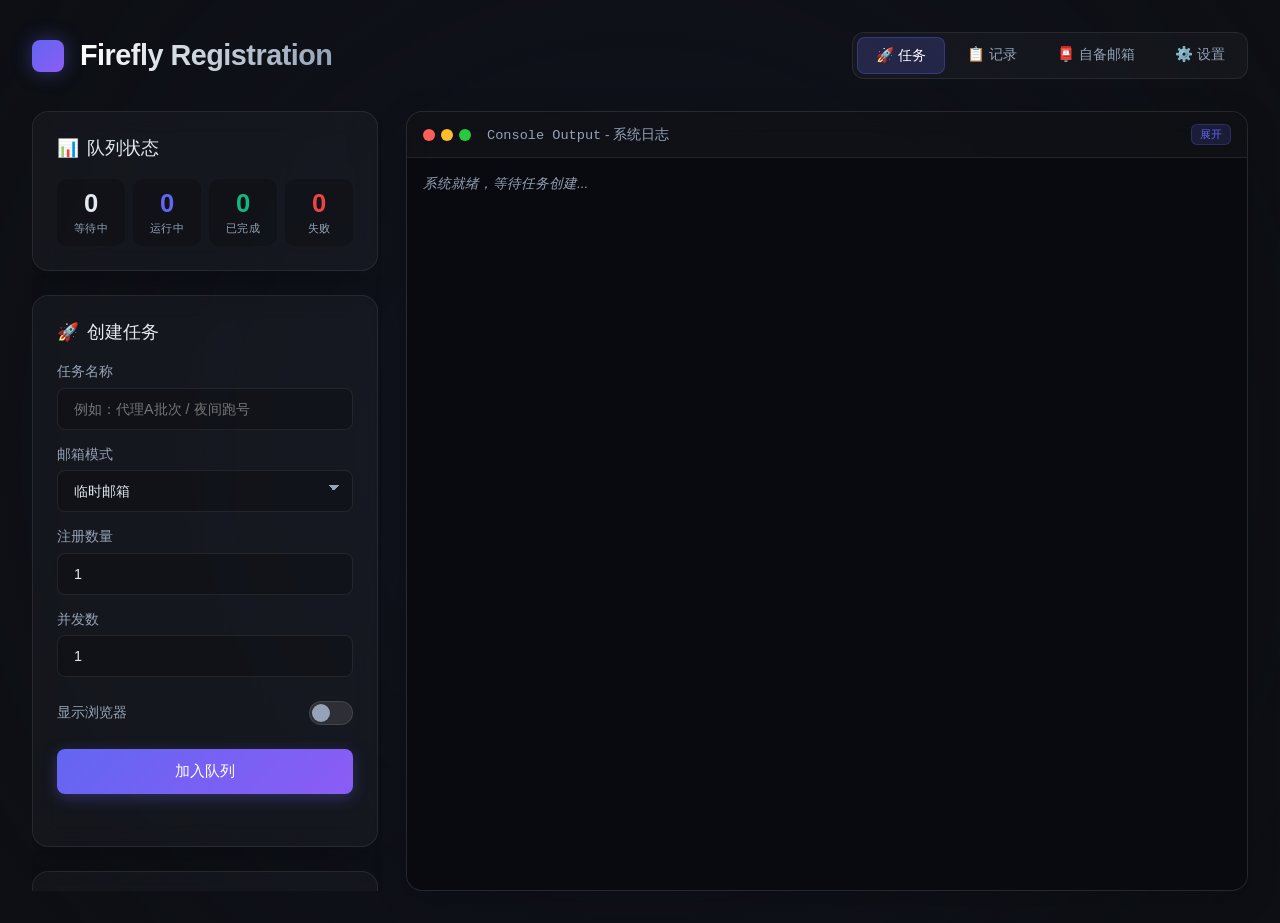
==== static/index.html @ ed5553c1 "Add self email pool management" ====
<!DOCTYPE html>
<html lang="zh-CN">
<head>
    <meta charset="UTF-8">
    <meta name="viewport" content="width=device-width, initial-scale=1.0">
    <title>Firefly 注册枢纽</title>
    <link rel="stylesheet" href="style.css">
</head>
<body>
    <div class="glass-bg"></div>
    <div class="container">
        <header>
            <div class="header-row">
                <div class="logo-box">
                    <div class="logo-icon"></div>
                    <h1>Firefly Registration</h1>
                </div>
                <nav class="nav-links">
                    <a href="/" class="nav-link active">🚀 任务</a>
                    <a href="/records.html" class="nav-link">📋 记录</a>
                    <a href="/self-emails.html" class="nav-link">📮 自备邮箱</a>
                    <a href="/settings.html" class="nav-link">⚙️ 设置</a>
                </nav>
            </div>
        </header>

        <div class="grid-layout">
            <!-- Left Column -->
            <div class="left-col">
                <!-- Queue Stats -->
                <div class="card glass-card">
                    <h2><span class="icon">📊</span> 队列状态</h2>
                    <div class="queue-stats">
                        <div class="stat-item">
                            <span class="stat-value" id="stat-pending">0</span>
                            <span class="stat-label">等待中</span>
                        </div>
                        <div class="stat-item">
                            <span class="stat-value running-pulse" id="stat-running">0</span>
                            <span class="stat-label">运行中</span>
                        </div>
                        <div class="stat-item">
                            <span class="stat-value" id="stat-completed" style="color:var(--success)">0</span>
                            <span class="stat-label">已完成</span>
                        </div>
                        <div class="stat-item">
                            <span class="stat-value" id="stat-failed" style="color:var(--danger)">0</span>
                            <span class="stat-label">失败</span>
                        </div>
                    </div>
                </div>

                <!-- New Task -->
                <div class="card glass-card">
                    <h2><span class="icon">🚀</span> 创建任务</h2>
                    <div class="form-group">
                        <label>任务名称</label>
                        <input type="text" id="task_name" placeholder="例如：代理A批次 / 夜间跑号" maxlength="40">
                    </div>
                    <div class="form-group">
                        <label>邮箱模式</label>
                        <select id="email_source">
                            <option value="temp">临时邮箱</option>
                            <option value="self">自备邮箱</option>
                        </select>
                    </div>
                    <div class="task-grid">
                        <div class="form-group">
                            <label>注册数量</label>
                            <input type="number" id="task_qty" value="1" min="1" max="100">
                        </div>
                        <div class="form-group">
                            <label>并发数</label>
                            <input type="number" id="task_concurrency" value="1" min="1" max="10">
                        </div>
                    </div>
                    <div class="toggle-row">
                        <label class="toggle-label" for="show_browser">显示浏览器</label>
                        <label class="switch">
                            <input type="checkbox" id="show_browser">
                            <span class="slider"></span>
                        </label>
                    </div>
                    <button class="btn action" id="start-task-btn">加入队列</button>
                    <div class="status-msg" id="task-status"></div>
                </div>

                <!-- Quick Task List (minimal) -->
                <div class="card glass-card" style="flex:1;min-height:0;">
                    <h2><span class="icon">📋</span> 任务队列 <a href="/records.html" class="view-all">查看全部 →</a></h2>
                    <div id="task-list" class="task-list" style="max-height:300px;">
                        <div class="empty-hint">暂无任务</div>
                    </div>
                </div>
            </div>

            <!-- Right Column: Terminal -->
            <div class="right-col">
                <div class="card glass-card terminal-card">
                    <div class="terminal-header">
                        <div class="circles">
                            <div class="circle red"></div>
                            <div class="circle yellow"></div>
                            <div class="circle green"></div>
                        </div>
                        <div class="terminal-title">Console Output<span id="current-task-label"> - 系统日志</span></div>
                        <div style="flex:1"></div>
                        <button id="expand-terminal-btn" class="btn-sm primary" style="padding: 2px 8px; font-size: 0.7rem; cursor: pointer;">展开</button>
                    </div>
                    <div class="terminal-body" id="terminal-body">
                    </div>
                </div>
            </div>
        </div>
    </div>
    <script src="app.js"></script>
</body>
</html>
---- static/style.css ----
:root {
    --bg-color: #0d0f14;
    --text-primary: #e2e8f0;
    --text-secondary: #94a3b8;
    --card-bg: rgba(255, 255, 255, 0.03);
    --card-border: rgba(255, 255, 255, 0.08);
    --primary-color: #6366f1;
    --primary-hover: #4f46e5;
    --accent: #8b5cf6;
    --terminal-bg: #090a0f;
    --success: #10b981;
    --danger: #ef4444;
    --warning: #f59e0b;
}

* {
    box-sizing: border-box;
    margin: 0;
    padding: 0;
    font-family: 'Inter', -apple-system, BlinkMacSystemFont, "Segoe UI", Roboto, sans-serif;
}

body {
    background-color: var(--bg-color);
    color: var(--text-primary);
    min-height: 100vh;
    position: relative;
    overflow-x: hidden;
}

.glass-bg {
    position: fixed;
    top: -50%;
    left: -50%;
    width: 200%;
    height: 200%;
    background: radial-gradient(circle at 50% 50%, rgba(99, 102, 241, 0.05) 0%, rgba(13, 15, 20, 1) 50%);
    z-index: -1;
    pointer-events: none;
}

.container {
    max-width: 1400px;
    margin: 0 auto;
    padding: 2rem;
}

/* ─── Header ─── */
header {
    margin-bottom: 2rem;
}

.header-row {
    display: flex;
    align-items: center;
    justify-content: space-between;
}

.logo-box {
    display: flex;
    align-items: center;
    gap: 1rem;
}

.logo-icon {
    width: 32px;
    height: 32px;
    background: linear-gradient(135deg, var(--primary-color), var(--accent));
    border-radius: 8px;
    box-shadow: 0 0 20px rgba(99, 102, 241, 0.4);
}

h1 {
    font-size: 1.8rem;
    font-weight: 600;
    letter-spacing: -0.5px;
    background: linear-gradient(to right, #fff, #94a3b8);
    -webkit-background-clip: text;
    -webkit-text-fill-color: transparent;
}

/* ─── Navigation ─── */
.nav-links {
    display: flex;
    flex-wrap: wrap;
    gap: 4px;
    background: rgba(255,255,255,0.03);
    border: 1px solid var(--card-border);
    border-radius: 12px;
    padding: 4px;
}

.nav-link {
    text-decoration: none;
    color: var(--text-secondary);
    padding: 8px 18px;
    border-radius: 8px;
    font-size: 0.9rem;
    font-weight: 500;
    transition: all 0.2s;
}

.nav-link:hover {
    color: var(--text-primary);
    background: rgba(255,255,255,0.06);
}

.nav-link.active {
    color: white;
    background: rgba(99, 102, 241, 0.2);
    border: 1px solid rgba(99, 102, 241, 0.3);
}

/* ─── Grid Layout (Home) ─── */
.grid-layout {
    display: grid;
    grid-template-columns: 350px 1fr;
    gap: 1.5rem;
    height: calc(100vh - 120px);
}

.left-col {
    display: flex;
    flex-direction: column;
    gap: 1.5rem;
    overflow-y: auto;
    padding-right: 4px;
}

.right-col {
    display: flex;
    flex-direction: column;
    min-height: 0;
}

/* ─── Settings Layout ─── */
.settings-layout {
    max-width: 600px;
    margin: 0 auto;
    display: flex;
    flex-direction: column;
    gap: 1.5rem;
}

.card-desc {
    color: var(--text-secondary);
    font-size: 0.8rem;
    margin: -0.8rem 0 1rem;
}

/* ─── Records Layout ─── */
.records-layout {
    display: flex;
    flex-direction: column;
    height: calc(100vh - 120px);
}

.records-toolbar {
    display: flex;
    align-items: center;
    justify-content: space-between;
    margin-bottom: 1rem;
    flex-wrap: wrap;
    gap: 0.5rem;
}

.records-toolbar h2 {
    margin-bottom: 0;
}

.toolbar-actions {
    display: flex;
    align-items: center;
    flex-wrap: wrap;
    gap: 8px;
}

.checkbox-label {
    display: flex;
    align-items: center;
    gap: 6px;
    font-size: 0.85rem;
    color: var(--text-secondary);
    cursor: pointer;
}

.checkbox-label input[type="checkbox"] {
    width: 16px;
    height: 16px;
    accent-color: var(--primary-color);
}

.btn-sm {
    padding: 6px 14px;
    border-radius: 6px;
    border: none;
    font-size: 0.8rem;
    font-weight: 500;
    cursor: pointer;
    transition: all 0.2s;
}

.btn-sm.primary {
    background: rgba(99,102,241,0.15);
    color: var(--primary-color);
    border: 1px solid rgba(99,102,241,0.25);
}
.btn-sm.primary:hover { background: rgba(99,102,241,0.25); }

.btn-sm.success {
    background: rgba(16,185,129,0.15);
    color: var(--success);
    border: 1px solid rgba(16,185,129,0.25);
}
.btn-sm.success:hover { background: rgba(16,185,129,0.25); }

.btn-sm.danger {
    background: rgba(239,68,68,0.15);
    color: var(--danger);
    border: 1px solid rgba(239,68,68,0.25);
}
.btn-sm.danger:hover { background: rgba(239,68,68,0.25); }

.btn-sm:disabled {
    opacity: 0.4;
    cursor: not-allowed;
}

.records-list {
    flex: 1;
    overflow-y: auto;
    display: flex;
    flex-direction: column;
    gap: 6px;
}

.record-item {
    display: flex;
    align-items: center;
    gap: 12px;
    padding: 12px 14px;
    border-radius: 10px;
    background: rgba(0, 0, 0, 0.25);
    border: 1px solid rgba(255,255,255,0.05);
    transition: border-color 0.2s;
}

.record-item:hover {
    border-color: rgba(255,255,255,0.12);
}

.record-check input[type="checkbox"] {
    width: 16px;
    height: 16px;
    accent-color: var(--primary-color);
    cursor: pointer;
}

.record-info {
    flex: 1;
    display: flex;
    flex-direction: column;
    gap: 3px;
}

.record-main {
    display: flex;
    align-items: center;
    gap: 10px;
}

.record-meta {
    font-size: 0.75rem;
    color: var(--text-secondary);
}

.record-meta .ok { color: var(--success); font-weight: 600; }
.record-meta .fail { color: var(--danger); font-weight: 600; }
.record-meta .pool { color: var(--primary-color); font-weight: 600; }

/* ─── Glassmorphism Cards ─── */
.glass-card {
    background: var(--card-bg);
    border: 1px solid var(--card-border);
    border-radius: 16px;
    padding: 1.5rem;
    backdrop-filter: blur(12px);
    -webkit-backdrop-filter: blur(12px);
    box-shadow: 0 8px 32px 0 rgba(0, 0, 0, 0.2);
    transition: transform 0.2s ease, box-shadow 0.2s ease;
}

.glass-card:hover {
    border-color: rgba(255, 255, 255, 0.12);
}

.glass-card h2 {
    font-size: 1.1rem;
    font-weight: 500;
    margin-bottom: 1.2rem;
    display: flex;
    align-items: center;
    gap: 0.5rem;
}

.view-all {
    margin-left: auto;
    font-size: 0.75rem;
    color: var(--primary-color);
    text-decoration: none;
    font-weight: 400;
}
.view-all:hover { text-decoration: underline; }

/* ─── Queue Stats ─── */
.queue-stats {
    display: grid;
    grid-template-columns: repeat(4, 1fr);
    gap: 8px;
}

.stat-item {
    text-align: center;
    padding: 10px 0;
    border-radius: 10px;
    background: rgba(0,0,0,0.2);
}

.stat-value {
    display: block;
    font-size: 1.6rem;
    font-weight: 700;
    color: var(--text-primary);
}

.stat-label {
    font-size: 0.7rem;
    color: var(--text-secondary);
    text-transform: uppercase;
    letter-spacing: 0.5px;
}

.running-pulse {
    color: var(--primary-color) !important;
    animation: pulse-badge 1.5s infinite;
}

/* ─── Forms ─── */
.form-group {
    display: flex;
    flex-direction: column;
    gap: 0.4rem;
    margin-bottom: 1rem;
}

label {
    font-size: 0.85rem;
    color: var(--text-secondary);
}

input,
select,
textarea {
    background: rgba(0, 0, 0, 0.2);
    border: 1px solid var(--card-border);
    border-radius: 8px;
    padding: 0.75rem 1rem;
    color: var(--text-primary);
    font-size: 0.9rem;
    outline: none;
    transition: border-color 0.2s;
}

textarea {
    min-height: 140px;
    resize: vertical;
    line-height: 1.5;
}

select {
    appearance: none;
    cursor: pointer;
    background-image: linear-gradient(45deg, transparent 50%, var(--text-secondary) 50%), linear-gradient(135deg, var(--text-secondary) 50%, transparent 50%);
    background-position: calc(100% - 18px) calc(50% - 3px), calc(100% - 12px) calc(50% - 3px);
    background-size: 6px 6px, 6px 6px;
    background-repeat: no-repeat;
}

select option {
    background: #111827;
    color: var(--text-primary);
}

input:focus,
select:focus,
textarea:focus {
    border-color: var(--primary-color);
    box-shadow: 0 0 0 2px rgba(99, 102, 241, 0.2);
}

.proxy-toggle-row {
    display: flex;
    align-items: center;
    gap: 10px;
    margin-bottom: 1rem;
    color: var(--text-primary);
    cursor: pointer;
}

.proxy-toggle-row input[type="checkbox"] {
    width: 18px;
    height: 18px;
    accent-color: var(--primary-color);
}

.status-msg {
    min-height: 20px;
    margin-top: 10px;
    font-size: 0.85rem;
}

/* ─── Buttons ─── */
.btn {
    width: 100%;
    padding: 0.75rem;
    border-radius: 8px;
    border: none;
    font-size: 0.95rem;
    font-weight: 500;
    cursor: pointer;
    transition: all 0.2s;
    display: flex;
    align-items: center;
    justify-content: center;
    gap: 0.5rem;
}

.btn.primary {
    background: rgba(255,255,255,0.1);
    color: white;
    border: 1px solid rgba(255,255,255,0.1);
}
.btn.primary:hover { background: rgba(255,255,255,0.15); }

.btn.action {
    background: linear-gradient(135deg, var(--primary-color), var(--accent));
    color: white;
    box-shadow: 0 4px 15px rgba(99, 102, 241, 0.3);
}
.btn.action:hover {
    box-shadow: 0 6px 20px rgba(99, 102, 241, 0.5);
    transform: translateY(-1px);
}

.btn.secondary {
    background: rgba(16, 185, 129, 0.1);
    color: var(--success);
    border: 1px solid rgba(16, 185, 129, 0.2);
}
.btn.secondary:hover { background: rgba(16, 185, 129, 0.2); }

.btn:disabled {
    opacity: 0.5;
    cursor: not-allowed;
    transform: none !important;
}

/* ─── Task List (Home mini) ─── */
.task-list {
    flex: 1;
    overflow-y: auto;
    display: flex;
    flex-direction: column;
    gap: 8px;
}

.empty-hint {
    color: var(--text-secondary);
    text-align: center;
    padding: 1.5rem 0;
    font-size: 0.9rem;
}

.task-item {
    display: flex;
    align-items: center;
    justify-content: space-between;
    padding: 10px 14px;
    border-radius: 10px;
    background: rgba(0, 0, 0, 0.25);
    border: 1px solid rgba(255,255,255,0.05);
    transition: border-color 0.2s;
}

.task-item:hover { border-color: rgba(255,255,255,0.12); }

.task-item.active-task {
    border-color: var(--primary-color);
    background: rgba(99, 102, 241, 0.1);
}

.task-item .task-left {
    display: flex;
    flex-direction: column;
    gap: 2px;
}

.task-item .task-id,
.record-main .task-id {
    font-size: 0.9rem;
    font-weight: 500;
}

.task-item .task-meta {
    font-size: 0.75rem;
    color: var(--text-secondary);
}

.task-item .task-right {
    display: flex;
    align-items: center;
    gap: 8px;
}

.task-item .task-counts {
    font-size: 0.75rem;
    color: var(--text-secondary);
    text-align: right;
    display: flex;
    flex-direction: column;
    gap: 2px;
}

.task-item .task-counts .ok { color: var(--success); font-weight: 600; }
.task-item .task-counts .fail { color: var(--danger); font-weight: 600; }
.task-item .task-counts .pool { color: var(--primary-color); font-weight: 600; white-space: nowrap; }

.badge {
    display: inline-block;
    padding: 3px 10px;
    border-radius: 20px;
    font-size: 0.7rem;
    font-weight: 600;
    text-transform: uppercase;
    letter-spacing: 0.5px;
}

.badge.running {
    background: rgba(99, 102, 241, 0.15);
    color: var(--primary-color);
    border: 1px solid rgba(99, 102, 241, 0.3);
    animation: pulse-badge 1.5s infinite;
}

.badge.completed {
    background: rgba(16, 185, 129, 0.15);
    color: var(--success);
    border: 1px solid rgba(16, 185, 129, 0.25);
}

.badge.pending {
    background: rgba(245, 158, 11, 0.15);
    color: var(--warning);
    border: 1px solid rgba(245, 158, 11, 0.25);
}

.badge.stopping {
    background: rgba(245, 158, 11, 0.15);
    color: var(--warning);
    border: 1px solid rgba(245, 158, 11, 0.25);
    animation: pulse-badge 1.5s infinite;
}

.badge.stopped {
    background: rgba(239, 68, 68, 0.1);
    color: #f87171;
    border: 1px solid rgba(239, 68, 68, 0.2);
}

/* ─── Self Email Page ─── */
.self-email-layout {
    max-width: 980px;
    margin: 0 auto;
    display: flex;
    flex-direction: column;
    gap: 1.5rem;
}

.self-email-header {
    display: flex;
    align-items: flex-start;
    justify-content: space-between;
    gap: 1rem;
}

.self-email-stats {
    display: grid;
    grid-template-columns: repeat(3, minmax(72px, 1fr));
    gap: 0.5rem;
    min-width: 250px;
}

.mini-stat {
    background: rgba(0, 0, 0, 0.18);
    border: 1px solid var(--card-border);
    border-radius: 8px;
    padding: 0.7rem 0.8rem;
    text-align: center;
}

.mini-stat span {
    display: block;
    color: var(--text-primary);
    font-size: 1.2rem;
    font-weight: 700;
}

.mini-stat small {
    color: var(--text-secondary);
    font-size: 0.72rem;
}

.self-email-actions {
    display: grid;
    grid-template-columns: 1.3fr 1fr 1fr;
    gap: 0.75rem;
}

.file-import-btn {
    margin: 0;
}

.self-email-table-wrap {
    overflow-x: auto;
}

.self-email-table {
    width: 100%;
    border-collapse: collapse;
    table-layout: fixed;
}

.self-email-table th,
.self-email-table td {
    padding: 0.75rem 0.65rem;
    border-bottom: 1px solid var(--card-border);
    color: var(--text-secondary);
    font-size: 0.82rem;
    text-align: left;
    vertical-align: middle;
}

.self-email-table th {
    color: var(--text-primary);
    font-weight: 600;
}

.self-email-table th:nth-child(1),
.self-email-table td:nth-child(1) {
    width: 40px;
    text-align: center;
}

.self-email-table th:nth-child(2),
.self-email-table td:nth-child(2) {
    width: 54px;
}

.self-email-table th:nth-child(4),
.self-email-table td:nth-child(4) {
    width: 120px;
}

.self-email-table th:nth-child(6),
.self-email-table td:nth-child(6) {
    width: 96px;
}

.self-email-table input[type="checkbox"] {
    width: 16px;
    height: 16px;
    accent-color: var(--primary-color);
    cursor: pointer;
}

.self-email-table .api-url {
    word-break: break-all;
    font-family: 'Consolas', 'Courier New', monospace;
}

.self-email-table tr.used td {
    color: rgba(148, 163, 184, 0.65);
}

.empty-state {
    color: var(--text-secondary);
    text-align: center;
    padding: 1.5rem 0;
    font-size: 0.9rem;
}

.pagination-bar {
    display: flex;
    align-items: center;
    justify-content: center;
    gap: 0.75rem;
    padding-top: 1rem;
    color: var(--text-secondary);
    font-size: 0.85rem;
}

.modal-backdrop {
    position: fixed;
    inset: 0;
    z-index: 2000;
    display: flex;
    align-items: center;
    justify-content: center;
    padding: 1rem;
    background: rgba(5, 8, 15, 0.72);
    backdrop-filter: blur(10px);
}

.modal-backdrop[hidden] {
    display: none;
}

.modal-card {
    width: min(860px, 100%);
    background: rgba(20, 23, 32, 0.98);
    border: 1px solid var(--card-border);
    border-radius: 12px;
    box-shadow: 0 24px 80px rgba(0, 0, 0, 0.42);
    padding: 1.25rem;
}

.modal-card textarea {
    display: block;
    width: 100%;
    min-height: 340px;
    max-height: min(56vh, 560px);
    margin-top: 0.75rem;
    font-family: 'Consolas', 'Courier New', monospace;
    font-size: 0.88rem;
    line-height: 1.55;
    resize: vertical;
    white-space: pre;
    overflow: auto;
}

.editor-helper {
    display: flex;
    align-items: center;
    justify-content: space-between;
    gap: 0.75rem;
    margin-top: 0.75rem;
    color: var(--text-secondary);
    font-size: 0.78rem;
}

.editor-helper span:first-child {
    color: var(--success);
    font-weight: 600;
}

.modal-header {
    display: flex;
    align-items: center;
    justify-content: space-between;
    gap: 1rem;
    margin-bottom: 0.75rem;
}

.modal-header h2 {
    margin-bottom: 0;
}

.icon-btn {
    width: 34px;
    height: 34px;
    border: 1px solid var(--card-border);
    border-radius: 8px;
    background: rgba(255, 255, 255, 0.04);
    color: var(--text-primary);
    cursor: pointer;
    font-size: 1.3rem;
    line-height: 1;
}

.icon-btn:hover {
    background: rgba(255, 255, 255, 0.1);
}

.modal-actions {
    display: grid;
    grid-template-columns: 2fr 1fr;
    gap: 0.75rem;
    margin-top: 1rem;
}

@keyframes pulse-badge {
    0%, 100% { opacity: 1; }
    50% { opacity: 0.5; }
}

/* ─── Terminal ─── */
.terminal-card {
    flex: 1;
    display: flex;
    flex-direction: column;
    padding: 0;
    overflow: hidden;
    min-height: 0;
}

.terminal-card.fullscreen {
    position: fixed;
    top: 2rem;
    left: 2rem;
    right: 2rem;
    bottom: 2rem;
    z-index: 1000;
}

.terminal-header {
    background: rgba(0,0,0,0.3);
    padding: 0.75rem 1rem;
    display: flex;
    align-items: center;
    border-bottom: 1px solid var(--card-border);
}

.circles {
    display: flex;
    gap: 6px;
    margin-right: 1rem;
}

.circle {
    width: 12px;
    height: 12px;
    border-radius: 50%;
}
.circle.red { background: #ff5f56; }
.circle.yellow { background: #ffbd2e; }
.circle.green { background: #27c93f; }

.terminal-title {
    font-size: 0.85rem;
    color: var(--text-secondary);
    font-family: monospace;
}

.terminal-body {
    flex: 1;
    background: var(--terminal-bg);
    padding: 1rem;
    overflow-y: auto;
    font-family: 'Consolas', 'Courier New', monospace;
    font-size: 0.85rem;
    line-height: 1.5;
    color: #a8b2c4;
}

.log-line {
    margin-bottom: 0.2rem;
    word-break: break-all;
}

.log-line.sys { color: var(--text-secondary); font-style: italic; }
.log-line.success { color: var(--success); }
.log-line.error { color: var(--danger); }
.log-line.info { color: #60a5fa; }

.status-msg {
    margin-top: 0.5rem;
    font-size: 0.8rem;
    text-align: center;
    color: var(--success);
}

/* ─── Toggle Switch ─── */
.toggle-row {
    display: flex;
    align-items: center;
    justify-content: space-between;
    margin-bottom: 1rem;
    padding: 8px 0;
}

.toggle-label {
    font-size: 0.85rem;
    color: var(--text-secondary);
}

.switch {
    position: relative;
    display: inline-block;
    width: 44px;
    height: 24px;
}

.switch input {
    opacity: 0;
    width: 0;
    height: 0;
}

.slider {
    position: absolute;
    cursor: pointer;
    inset: 0;
    background: rgba(255,255,255,0.1);
    border-radius: 24px;
    border: 1px solid rgba(255,255,255,0.1);
    transition: 0.3s;
}

.slider::before {
    content: "";
    position: absolute;
    height: 18px;
    width: 18px;
    left: 2px;
    bottom: 2px;
    background: var(--text-secondary);
    border-radius: 50%;
    transition: 0.3s;
}

.switch input:checked + .slider {
    background: rgba(99, 102, 241, 0.3);
    border-color: rgba(99, 102, 241, 0.5);
}

.switch input:checked + .slider::before {
    transform: translateX(20px);
    background: var(--primary-color);
    box-shadow: 0 0 8px rgba(99, 102, 241, 0.5);
}

@media (max-width: 760px) {
    .container {
        padding: 1rem;
    }

    .header-row,
    .self-email-header {
        align-items: stretch;
        flex-direction: column;
    }

    .self-email-stats,
    .self-email-actions {
        grid-template-columns: 1fr;
        min-width: 0;
    }

    .self-email-table {
        min-width: 760px;
    }

    .modal-actions {
        grid-template-columns: 1fr;
    }
}
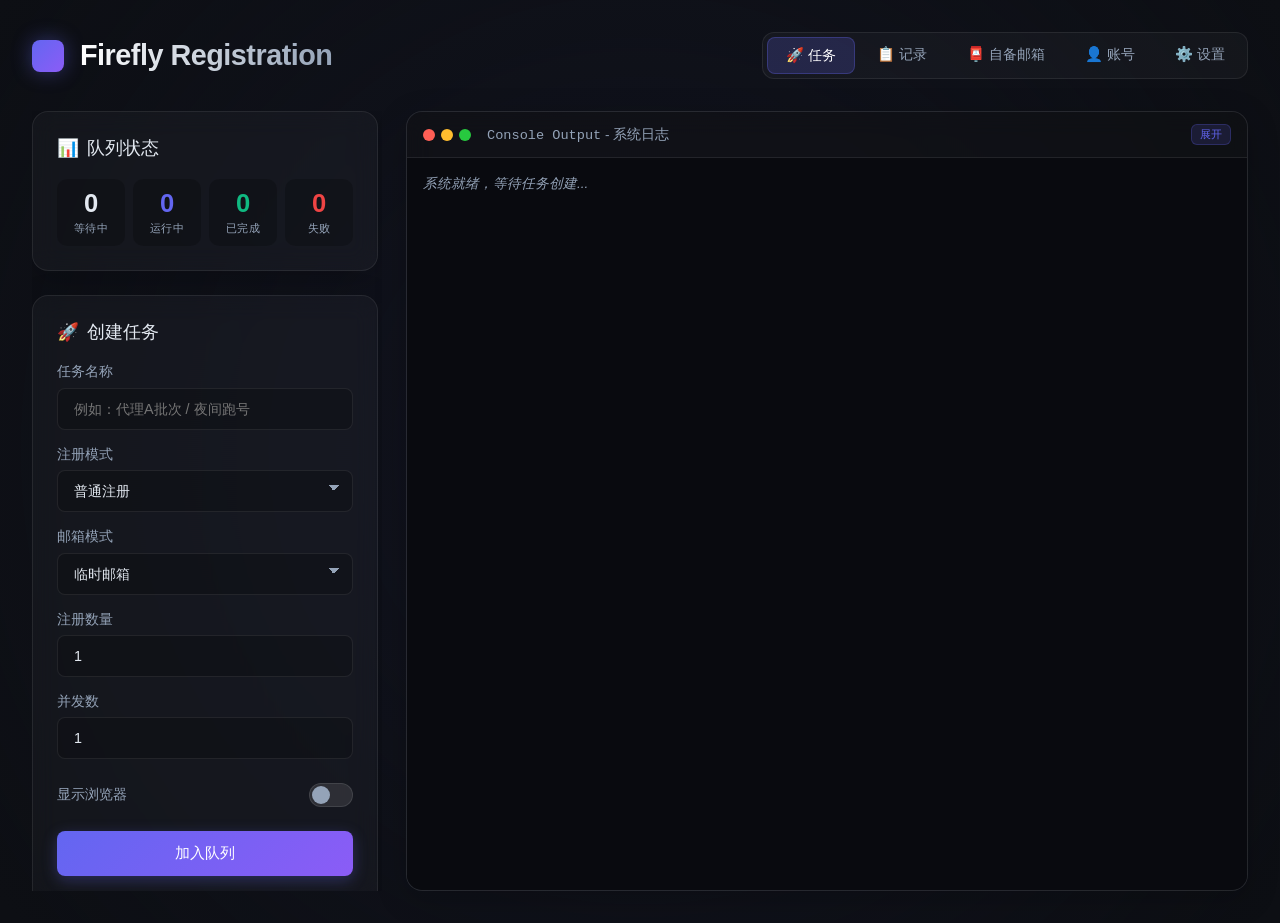
==== commit 47811b11: "Add Adobe account and invitation automation" ====
--- a/static/index.html
+++ b/static/index.html
@@ -19,6 +19,7 @@
                     <a href="/" class="nav-link active">🚀 任务</a>
                     <a href="/records.html" class="nav-link">📋 记录</a>
                     <a href="/self-emails.html" class="nav-link">📮 自备邮箱</a>
+                    <a href="/accounts.html" class="nav-link">👤 账号</a>
                     <a href="/settings.html" class="nav-link">⚙️ 设置</a>
                 </nav>
             </div>
@@ -58,11 +59,28 @@
                         <input type="text" id="task_name" placeholder="例如：代理A批次 / 夜间跑号" maxlength="40">
                     </div>
                     <div class="form-group">
+                        <label>注册模式</label>
+                        <select id="registration_mode">
+                            <option value="standard">普通注册</option>
+                            <option value="invite">邀请模式</option>
+                        </select>
+                    </div>
+                    <div class="form-group" id="email-source-group">
                         <label>邮箱模式</label>
                         <select id="email_source">
                             <option value="temp">临时邮箱</option>
                             <option value="self">自备邮箱</option>
                         </select>
+                    </div>
+                    <div class="form-group invite-account-group" id="invite-account-group" hidden>
+                        <div class="invite-account-header">
+                            <label>待选团队账号</label>
+                            <span id="invite-account-count">请选择账号</span>
+                        </div>
+                        <div id="invite-account-list" class="invite-account-list">
+                            <div class="empty-hint">正在读取账号...</div>
+                        </div>
+                        <div class="field-hint">每个所选账号会先清空可移除成员，再邀请对应数量的自备邮箱；邀请成功后固定等待 5 分钟，再每隔 5 秒轮询邮件，最多 5 次。</div>
                     </div>
                     <div class="task-grid">
                         <div class="form-group">
--- a/static/style.css
+++ b/static/style.css
@@ -142,6 +142,405 @@
     gap: 1.5rem;
 }
 
+/* Account management */
+.account-layout {
+    display: grid;
+    grid-template-columns: minmax(310px, 0.72fr) minmax(0, 1.8fr);
+    gap: 1.5rem;
+    align-items: start;
+}
+
+.account-sidebar,
+.account-main {
+    display: flex;
+    flex-direction: column;
+    gap: 1.5rem;
+}
+
+.account-section-title,
+.console-heading {
+    display: flex;
+    align-items: flex-start;
+    justify-content: space-between;
+    gap: 1rem;
+}
+
+.eyebrow,
+.panel-kicker {
+    display: block;
+    margin-bottom: 0.45rem;
+    color: var(--primary-color);
+    font: 700 0.68rem/1 'Consolas', monospace;
+    letter-spacing: 0.16em;
+}
+
+.account-section-title h2,
+.console-heading h2,
+.account-hero h2 {
+    margin-bottom: 0;
+}
+
+.account-list {
+    display: flex;
+    flex-direction: column;
+    gap: 0.55rem;
+}
+
+.account-item {
+    position: relative;
+    width: 100%;
+    background: rgba(0, 0, 0, 0.2);
+    border: 1px solid var(--card-border);
+    border-radius: 10px;
+    overflow: hidden;
+}
+
+.account-item:hover,
+.account-item.active {
+    border-color: rgba(99, 102, 241, 0.65);
+    background: rgba(99, 102, 241, 0.1);
+}
+
+.account-select-btn {
+    width: 100%;
+    display: grid;
+    grid-template-columns: 38px 1fr 8px;
+    gap: 0.75rem;
+    align-items: center;
+    padding: 0.75rem 2.7rem 0.75rem 0.75rem;
+    color: var(--text-primary);
+    text-align: left;
+    background: transparent;
+    border: 0;
+    cursor: pointer;
+}
+
+.account-inline-delete {
+    position: absolute;
+    top: 50%;
+    right: 0.65rem;
+    display: grid;
+    place-items: center;
+    width: 25px;
+    height: 25px;
+    color: var(--text-secondary);
+    font-size: 1rem;
+    line-height: 1;
+    background: transparent;
+    border: 1px solid transparent;
+    border-radius: 6px;
+    cursor: pointer;
+    opacity: 0;
+    transform: translateY(-50%);
+    transition: opacity 0.2s, color 0.2s, background 0.2s, border-color 0.2s;
+}
+
+.account-item:hover .account-inline-delete,
+.account-item.active .account-inline-delete,
+.account-inline-delete:focus-visible {
+    opacity: 1;
+}
+
+.account-inline-delete:hover {
+    color: #fecaca;
+    background: rgba(239, 68, 68, 0.15);
+    border-color: rgba(239, 68, 68, 0.3);
+}
+
+.account-avatar {
+    display: grid;
+    place-items: center;
+    width: 38px;
+    height: 38px;
+    border-radius: 10px;
+    font-weight: 700;
+    background: linear-gradient(135deg, rgba(99, 102, 241, 0.9), rgba(139, 92, 246, 0.72));
+}
+
+.account-copy {
+    min-width: 0;
+    display: flex;
+    flex-direction: column;
+    gap: 0.2rem;
+}
+
+.account-copy strong,
+.account-copy small {
+    overflow: hidden;
+    text-overflow: ellipsis;
+    white-space: nowrap;
+}
+
+.account-copy .subscription-summary {
+    color: #a7f3d0;
+}
+
+.account-copy small {
+    color: var(--text-secondary);
+    font: 0.7rem 'Consolas', monospace;
+}
+
+.account-dot {
+    width: 7px;
+    height: 7px;
+    border-radius: 50%;
+    background: var(--danger);
+    box-shadow: 0 0 9px currentColor;
+}
+
+.account-dot.ready {
+    color: var(--success);
+    background: var(--success);
+}
+
+.cookie-input {
+    min-height: 116px;
+    font-family: 'Consolas', monospace;
+    font-size: 0.76rem;
+}
+
+.cookie-field-header {
+    display: flex;
+    align-items: center;
+    justify-content: space-between;
+    gap: 0.75rem;
+}
+
+.json-import-btn {
+    display: inline-flex;
+    align-items: center;
+    justify-content: center;
+    margin: 0;
+    white-space: nowrap;
+}
+
+.field-helper {
+    color: var(--text-secondary);
+    font-size: 0.7rem;
+    line-height: 1.4;
+}
+
+.account-form-actions {
+    display: grid;
+    grid-template-columns: repeat(2, minmax(0, 1fr));
+    gap: 0.75rem;
+}
+
+.invite-action-wrap {
+    max-width: 720px;
+}
+
+.account-delete-btn {
+    margin-top: 0.75rem;
+}
+
+.account-hero {
+    display: flex;
+    align-items: center;
+    justify-content: space-between;
+    gap: 1.5rem;
+    overflow: hidden;
+    background:
+        linear-gradient(120deg, rgba(99, 102, 241, 0.13), transparent 58%),
+        var(--card-bg);
+}
+
+.account-hero p {
+    max-width: 620px;
+    color: var(--text-secondary);
+    font-size: 0.85rem;
+}
+
+.selected-account-pill {
+    flex: 0 0 auto;
+    padding: 0.6rem 0.85rem;
+    color: #c7d2fe;
+    font-size: 0.78rem;
+    background: rgba(99, 102, 241, 0.12);
+    border: 1px solid rgba(99, 102, 241, 0.3);
+    border-radius: 999px;
+}
+
+.action-panel {
+    position: relative;
+}
+
+.action-panel textarea {
+    width: 100%;
+    min-height: 210px;
+    margin-bottom: 0.8rem;
+    font-family: 'Consolas', monospace;
+    font-size: 0.82rem;
+}
+
+.danger-text {
+    color: var(--danger);
+}
+
+.btn.danger-action {
+    color: #fecaca;
+    background: rgba(239, 68, 68, 0.14);
+    border: 1px solid rgba(239, 68, 68, 0.3);
+}
+
+.btn.danger-action:hover {
+    background: rgba(239, 68, 68, 0.24);
+}
+
+.operation-log {
+    min-height: 175px;
+    max-height: 360px;
+    margin-top: 0.9rem;
+    overflow-y: auto;
+    border-top: 1px solid var(--card-border);
+}
+
+.member-toolbar {
+    display: flex;
+    align-items: flex-start;
+    justify-content: space-between;
+    gap: 1rem;
+}
+
+.member-toolbar-actions {
+    display: flex;
+    gap: 0.6rem;
+}
+
+.member-toolbar-actions input {
+    min-width: 240px;
+    padding-block: 0.55rem;
+}
+
+.member-table-wrap {
+    margin-top: 1rem;
+    overflow-x: auto;
+}
+
+.member-table {
+    width: 100%;
+    border-collapse: collapse;
+}
+
+.member-table th,
+.member-table td {
+    padding: 0.75rem 0.65rem;
+    border-bottom: 1px solid var(--card-border);
+    color: var(--text-secondary);
+    font-size: 0.8rem;
+    text-align: left;
+}
+
+.member-table th:first-child,
+.member-table td:first-child {
+    width: 42px;
+    text-align: center;
+}
+
+.member-table input[type="checkbox"] {
+    width: 16px;
+    height: 16px;
+    accent-color: var(--primary-color);
+    cursor: pointer;
+}
+
+.member-table input[type="checkbox"]:disabled {
+    cursor: not-allowed;
+}
+
+.member-table th {
+    color: var(--text-primary);
+    font-weight: 600;
+}
+
+.member-table td:nth-child(2) {
+    display: flex;
+    flex-direction: column;
+    gap: 0.2rem;
+}
+
+.member-table strong {
+    color: var(--text-primary);
+}
+
+.member-table small {
+    color: var(--text-secondary);
+}
+
+.member-status {
+    display: inline-flex;
+    padding: 0.2rem 0.5rem;
+    color: var(--success);
+    background: rgba(16, 185, 129, 0.1);
+    border: 1px solid rgba(16, 185, 129, 0.2);
+    border-radius: 999px;
+}
+
+.protected-account-badge {
+    display: inline-flex;
+    padding: 0.25rem 0.55rem;
+    color: var(--warning);
+    font-size: 0.72rem;
+    background: rgba(245, 158, 11, 0.1);
+    border: 1px solid rgba(245, 158, 11, 0.25);
+    border-radius: 999px;
+}
+
+.member-pagination {
+    display: flex;
+    align-items: center;
+    justify-content: center;
+    gap: 0.75rem;
+    padding-top: 1rem;
+    color: var(--text-secondary);
+    font-size: 0.8rem;
+}
+
+.operation-row {
+    display: grid;
+    grid-template-columns: 30px 1fr auto;
+    gap: 0.7rem;
+    align-items: center;
+    padding: 0.75rem 0.25rem;
+    border-bottom: 1px solid var(--card-border);
+}
+
+.operation-mark {
+    display: grid;
+    place-items: center;
+    width: 24px;
+    height: 24px;
+    border-radius: 50%;
+    font-weight: 700;
+}
+
+.operation-row.success .operation-mark {
+    color: var(--success);
+    background: rgba(16, 185, 129, 0.14);
+}
+
+.operation-row.failure .operation-mark {
+    color: var(--danger);
+    background: rgba(239, 68, 68, 0.14);
+}
+
+.operation-row span:nth-child(2) {
+    min-width: 0;
+    display: flex;
+    flex-direction: column;
+    gap: 0.2rem;
+}
+
+.operation-row strong {
+    font-size: 0.82rem;
+}
+
+.operation-row small,
+.operation-row time {
+    color: var(--text-secondary);
+    font-size: 0.72rem;
+}
+
 .card-desc {
     color: var(--text-secondary);
     font-size: 0.8rem;
@@ -221,6 +620,13 @@
 }
 .btn-sm.danger:hover { background: rgba(239,68,68,0.25); }
 
+.btn-sm.warning {
+    background: rgba(245,158,11,0.15);
+    color: var(--warning);
+    border: 1px solid rgba(245,158,11,0.25);
+}
+.btn-sm.warning:hover { background: rgba(245,158,11,0.25); }
+
 .btn-sm:disabled {
     opacity: 0.4;
     cursor: not-allowed;
@@ -277,6 +683,7 @@
 .record-meta .ok { color: var(--success); font-weight: 600; }
 .record-meta .fail { color: var(--danger); font-weight: 600; }
 .record-meta .pool { color: var(--primary-color); font-weight: 600; }
+.record-meta .unpooled { color: var(--warning); font-weight: 600; }
 
 /* ─── Glassmorphism Cards ─── */
 .glass-card {
@@ -534,6 +941,7 @@
 .task-item .task-counts .ok { color: var(--success); font-weight: 600; }
 .task-item .task-counts .fail { color: var(--danger); font-weight: 600; }
 .task-item .task-counts .pool { color: var(--primary-color); font-weight: 600; white-space: nowrap; }
+.task-item .task-counts .unpooled { color: var(--warning); font-weight: 600; white-space: nowrap; }
 
 .badge {
     display: inline-block;
@@ -879,6 +1287,98 @@
     color: var(--success);
 }
 
+.invite-account-group[hidden],
+#email-source-group[hidden] {
+    display: none;
+}
+
+.invite-account-header {
+    display: flex;
+    align-items: center;
+    justify-content: space-between;
+    margin-bottom: 8px;
+}
+
+.invite-account-header label {
+    margin-bottom: 0;
+}
+
+.invite-account-header span,
+.field-hint {
+    color: var(--text-secondary);
+    font-size: 0.72rem;
+}
+
+.invite-account-list {
+    display: grid;
+    gap: 7px;
+    max-height: 180px;
+    padding: 7px;
+    overflow-y: auto;
+    border: 1px solid var(--border-color);
+    border-radius: 10px;
+    background: rgba(5, 7, 15, 0.35);
+}
+
+.invite-account-option {
+    display: flex;
+    align-items: center;
+    gap: 9px;
+    margin: 0;
+    padding: 8px;
+    cursor: pointer;
+    border: 1px solid transparent;
+    border-radius: 8px;
+    transition: 0.2s ease;
+}
+
+.invite-account-option:hover,
+.invite-account-option:has(input:checked) {
+    border-color: rgba(124, 92, 255, 0.55);
+    background: rgba(124, 92, 255, 0.1);
+}
+
+.invite-account-avatar {
+    display: grid;
+    width: 28px;
+    height: 28px;
+    flex: 0 0 28px;
+    place-items: center;
+    border-radius: 8px;
+    color: white;
+    background: var(--primary-color);
+    font-size: 0.75rem;
+    font-weight: 700;
+}
+
+.invite-account-info {
+    display: grid;
+    min-width: 0;
+}
+
+.invite-account-info strong,
+.invite-account-info small {
+    overflow: hidden;
+    text-overflow: ellipsis;
+    white-space: nowrap;
+}
+
+.invite-account-info strong {
+    color: var(--text-primary);
+    font-size: 0.78rem;
+}
+
+.invite-account-info small {
+    color: var(--text-secondary);
+    font-size: 0.66rem;
+}
+
+.field-hint {
+    display: block;
+    margin-top: 7px;
+    line-height: 1.45;
+}
+
 /* ─── Toggle Switch ─── */
 .toggle-row {
     display: flex;
@@ -950,6 +1450,47 @@
         flex-direction: column;
     }
 
+    .nav-links {
+        margin-top: 1rem;
+    }
+
+    .nav-link {
+        flex: 1 1 auto;
+        padding-inline: 10px;
+        text-align: center;
+    }
+
+    .account-layout,
+    .account-form-actions {
+        grid-template-columns: 1fr;
+    }
+
+    .account-hero {
+        align-items: flex-start;
+        flex-direction: column;
+    }
+
+    .member-toolbar,
+    .member-toolbar-actions {
+        flex-direction: column;
+        width: 100%;
+    }
+
+    .member-toolbar-actions input,
+    .member-toolbar-actions button {
+        width: 100%;
+        min-width: 0;
+    }
+
+    .cookie-field-header {
+        align-items: stretch;
+        flex-direction: column;
+    }
+
+    .member-table {
+        min-width: 680px;
+    }
+
     .self-email-stats,
     .self-email-actions {
         grid-template-columns: 1fr;
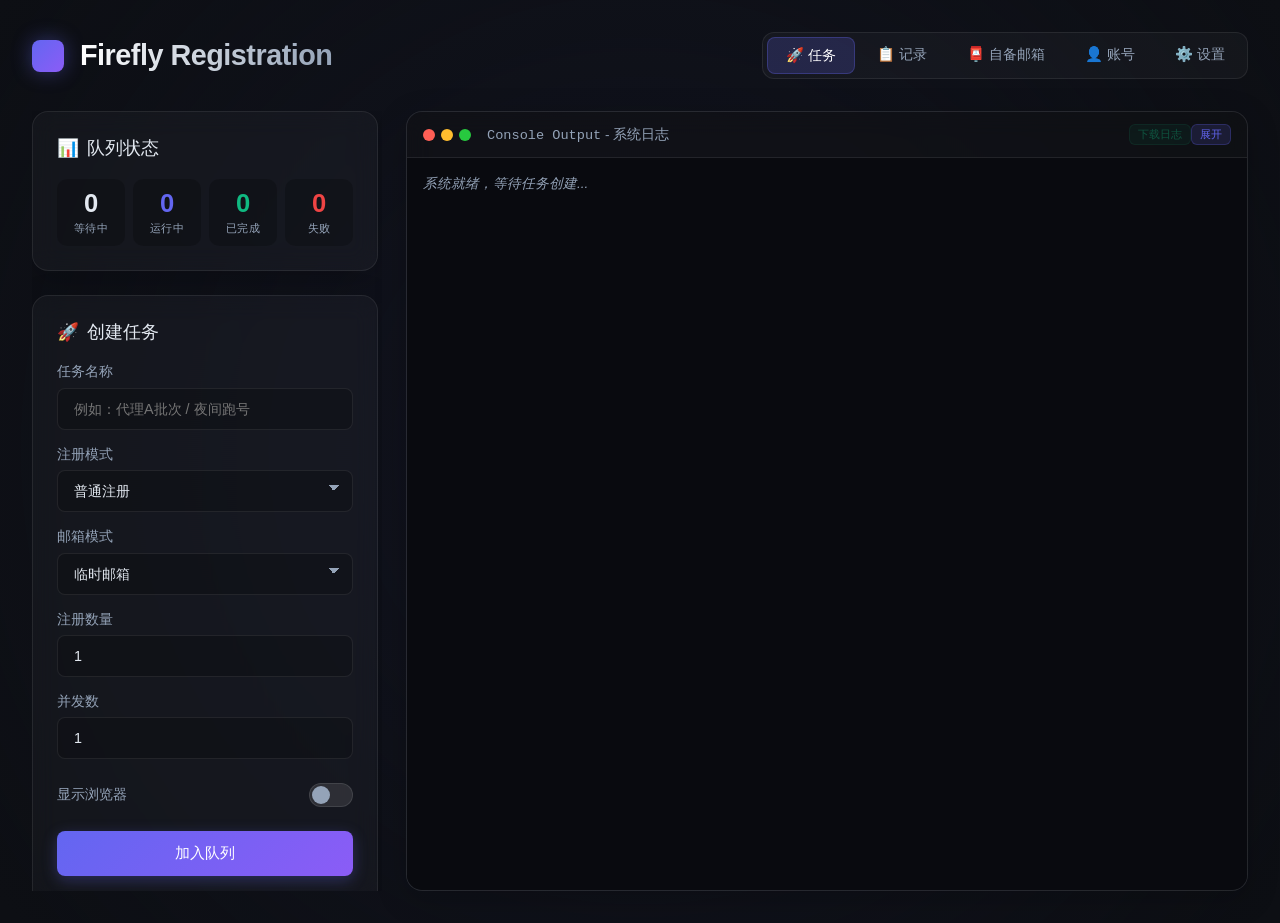
==== commit 6589a38d: "feat: persist and download task logs" ====
--- a/static/index.html
+++ b/static/index.html
@@ -75,12 +75,28 @@
                     <div class="form-group invite-account-group" id="invite-account-group" hidden>
                         <div class="invite-account-header">
                             <label>待选团队账号</label>
-                            <span id="invite-account-count">请选择账号</span>
+                            <div class="invite-account-header-actions">
+                                <label class="invite-select-all">
+                                    <input type="checkbox" id="select-all-invite-accounts" disabled>
+                                    <span>全选</span>
+                                </label>
+                                <span id="invite-account-count">请选择账号</span>
+                            </div>
                         </div>
                         <div id="invite-account-list" class="invite-account-list">
                             <div class="empty-hint">正在读取账号...</div>
                         </div>
-                        <div class="field-hint">每个所选账号会先清空可移除成员，再邀请对应数量的自备邮箱；邀请成功后固定等待 5 分钟，再每隔 5 秒轮询邮件，最多 5 次。</div>
+                        <div class="invite-remove-toggle">
+                            <div>
+                                <strong>先移除成员再邀请</strong>
+                                <small>开启后先清空全部可移除成员；关闭后直接发送邀请。</small>
+                            </div>
+                            <label class="switch">
+                                <input type="checkbox" id="invite_remove_members" checked>
+                                <span class="slider"></span>
+                            </label>
+                        </div>
+                        <div class="field-hint">邀请成功后固定等待 5 分钟，再每隔 5 秒轮询邮件，最多 5 次。</div>
                     </div>
                     <div class="task-grid">
                         <div class="form-group">
@@ -123,6 +139,7 @@
                         </div>
                         <div class="terminal-title">Console Output<span id="current-task-label"> - 系统日志</span></div>
                         <div style="flex:1"></div>
+                        <button id="download-task-log-btn" class="btn-sm success" style="padding: 2px 8px; font-size: 0.7rem; cursor: pointer;" disabled>下载日志</button>
                         <button id="expand-terminal-btn" class="btn-sm primary" style="padding: 2px 8px; font-size: 0.7rem; cursor: pointer;">展开</button>
                     </div>
                     <div class="terminal-body" id="terminal-body">
--- a/static/style.css
+++ b/static/style.css
@@ -186,6 +186,41 @@
     gap: 0.55rem;
 }
 
+.account-batch-toolbar,
+.account-batch-select {
+    display: flex;
+    align-items: center;
+}
+
+.account-batch-toolbar {
+    justify-content: space-between;
+    gap: 0.75rem;
+    margin: 0.8rem 0 0.65rem;
+}
+
+.account-batch-select {
+    gap: 0.45rem;
+    margin: 0;
+    color: var(--text-secondary);
+    font-size: 0.78rem;
+    cursor: pointer;
+}
+
+.account-pagination {
+    display: flex;
+    align-items: center;
+    justify-content: center;
+    gap: 0.65rem;
+    margin-top: 0.8rem;
+}
+
+.account-pagination span {
+    min-width: 112px;
+    color: var(--text-secondary);
+    font-size: 0.72rem;
+    text-align: center;
+}
+
 .account-item {
     position: relative;
     width: 100%;
@@ -204,15 +239,34 @@
 .account-select-btn {
     width: 100%;
     display: grid;
-    grid-template-columns: 38px 1fr 8px;
-    gap: 0.75rem;
-    align-items: center;
-    padding: 0.75rem 2.7rem 0.75rem 0.75rem;
+    grid-template-columns: 22px 38px 1fr 8px;
+    gap: 0.6rem;
+    align-items: center;
+    padding: 0.75rem 2.7rem 0.75rem 2.25rem;
     color: var(--text-primary);
     text-align: left;
     background: transparent;
     border: 0;
     cursor: pointer;
+}
+
+.account-batch-check-wrap {
+    position: absolute;
+    z-index: 2;
+    top: 50%;
+    left: 0.65rem;
+    display: grid;
+    place-items: center;
+    margin: 0;
+    transform: translateY(-50%);
+    cursor: pointer;
+}
+
+.account-sequence,
+.invite-account-sequence {
+    color: var(--text-secondary);
+    font: 700 0.7rem/1 'Consolas', monospace;
+    text-align: center;
 }
 
 .account-inline-delete {
@@ -1309,6 +1363,24 @@
     font-size: 0.72rem;
 }
 
+.invite-account-header-actions,
+.invite-select-all {
+    display: flex;
+    align-items: center;
+}
+
+.invite-account-header-actions {
+    gap: 10px;
+}
+
+.invite-select-all {
+    gap: 4px;
+    margin: 0;
+    color: var(--text-secondary);
+    font-size: 0.72rem;
+    cursor: pointer;
+}
+
 .invite-account-list {
     display: grid;
     gap: 7px;
@@ -1380,6 +1452,38 @@
 }
 
 /* ─── Toggle Switch ─── */
+.invite-remove-toggle {
+    display: flex;
+    align-items: center;
+    justify-content: space-between;
+    gap: 0.8rem;
+    margin-top: 9px;
+    padding: 9px 10px;
+    border: 1px solid var(--border-color);
+    border-radius: 9px;
+    background: rgba(5, 7, 15, 0.3);
+}
+
+.invite-remove-toggle div {
+    display: grid;
+    gap: 3px;
+}
+
+.invite-remove-toggle strong {
+    color: var(--text-primary);
+    font-size: 0.76rem;
+}
+
+.invite-remove-toggle small {
+    color: var(--text-secondary);
+    font-size: 0.66rem;
+    line-height: 1.4;
+}
+
+.invite-remove-toggle .switch {
+    flex: 0 0 auto;
+}
+
 .toggle-row {
     display: flex;
     align-items: center;
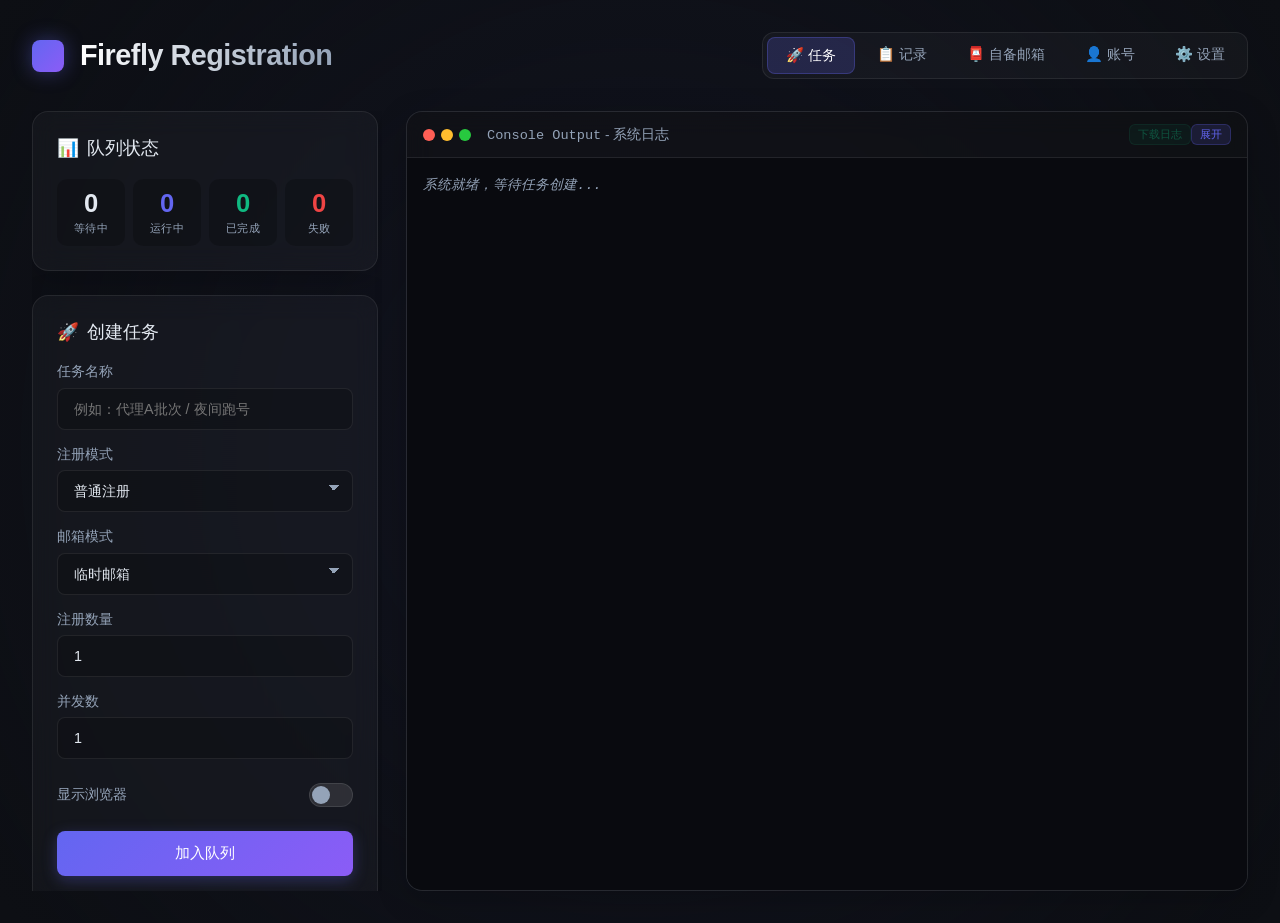
==== commit c3f5236e: "Migrate Adobe protocol invite registration" ====
--- a/static/index.html
+++ b/static/index.html
@@ -96,7 +96,6 @@
                                 <span class="slider"></span>
                             </label>
                         </div>
-                        <div class="field-hint">邀请成功后固定等待 5 分钟，再每隔 5 秒轮询邮件，最多 5 次。</div>
                     </div>
                     <div class="task-grid">
                         <div class="form-group">
--- a/static/style.css
+++ b/static/style.css
@@ -595,6 +595,23 @@
     font-size: 0.72rem;
 }
 
+.operation-detail {
+    width: 100%;
+    max-height: 220px;
+    overflow: auto;
+    margin: 0.25rem 0 0;
+    padding: 0.55rem 0.7rem;
+    border: 1px solid var(--card-border);
+    border-radius: 6px;
+    background: rgba(0, 0, 0, 0.22);
+    color: var(--text-secondary);
+    font-family: "Cascadia Mono", "Consolas", "SFMono-Regular", monospace;
+    font-size: 0.72rem;
+    line-height: 1.6;
+    white-space: pre-wrap;
+    word-break: break-word;
+}
+
 .card-desc {
     color: var(--text-secondary);
     font-size: 0.8rem;
@@ -1327,6 +1344,9 @@
 .log-line {
     margin-bottom: 0.2rem;
     word-break: break-all;
+    white-space: pre-wrap;
+    line-height: 1.7;
+    font-family: "Cascadia Mono", "Consolas", "SFMono-Regular", monospace;
 }
 
 .log-line.sys { color: var(--text-secondary); font-style: italic; }
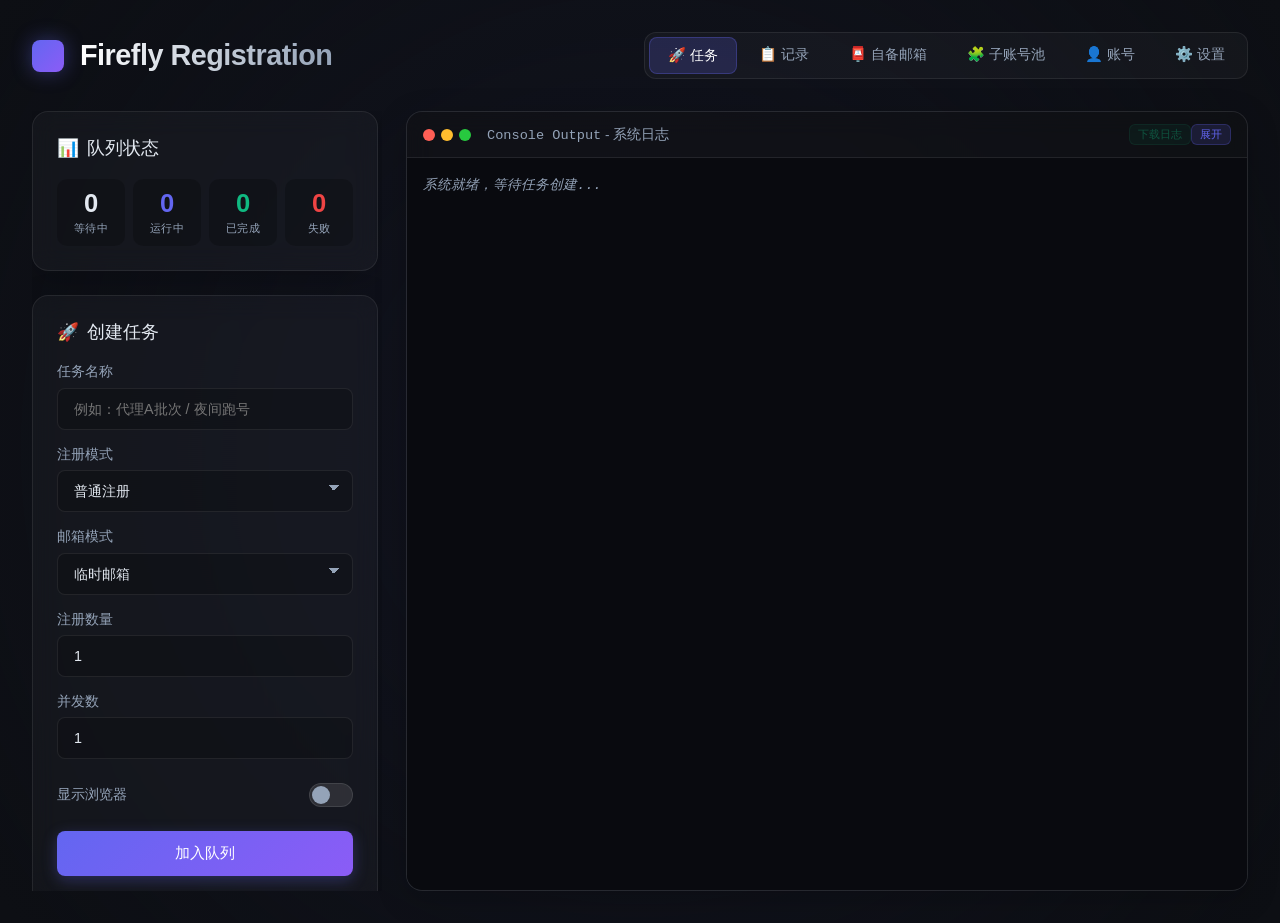
==== commit a0278afa: "Add child account pool monitoring" ====
--- a/static/index.html
+++ b/static/index.html
@@ -19,6 +19,7 @@
                     <a href="/" class="nav-link active">🚀 任务</a>
                     <a href="/records.html" class="nav-link">📋 记录</a>
                     <a href="/self-emails.html" class="nav-link">📮 自备邮箱</a>
+                    <a href="/child-accounts.html" class="nav-link">🧩 子账号池</a>
                     <a href="/accounts.html" class="nav-link">👤 账号</a>
                     <a href="/settings.html" class="nav-link">⚙️ 设置</a>
                 </nav>
--- a/static/style.css
+++ b/static/style.css
@@ -677,6 +677,13 @@
 }
 .btn-sm.primary:hover { background: rgba(99,102,241,0.25); }
 
+.btn-sm.secondary {
+    background: rgba(148,163,184,0.12);
+    color: var(--text-primary);
+    border: 1px solid rgba(148,163,184,0.28);
+}
+.btn-sm.secondary:hover { background: rgba(148,163,184,0.2); }
+
 .btn-sm.success {
     background: rgba(16,185,129,0.15);
     color: var(--success);
@@ -1563,6 +1570,319 @@
     box-shadow: 0 0 8px rgba(99, 102, 241, 0.5);
 }
 
+.token-pool-list {
+    display: grid;
+    gap: 10px;
+    margin: 14px 0 16px;
+}
+
+.token-pool-card {
+    background: rgba(255, 255, 255, 0.035);
+    border: 1px solid var(--border-color);
+    border-radius: 8px;
+    padding: 12px 14px;
+    transition: border-color 0.2s ease, background 0.2s ease;
+}
+
+.token-pool-card.expanded {
+    background: rgba(255, 255, 255, 0.055);
+    border-color: rgba(99, 102, 241, 0.22);
+}
+
+.token-pool-summary {
+    align-items: center;
+    display: flex;
+    gap: 12px;
+    justify-content: space-between;
+}
+
+.token-pool-title {
+    align-items: center;
+    color: var(--text-secondary);
+    display: flex;
+    flex-wrap: wrap;
+    gap: 7px;
+    line-height: 1.35;
+}
+
+.token-pool-title strong {
+    color: var(--text-primary);
+    font-size: 1rem;
+}
+
+.token-pool-state {
+    font-weight: 700;
+}
+
+.token-pool-state.enabled {
+    color: var(--success);
+}
+
+.token-pool-state.disabled {
+    color: var(--text-secondary);
+}
+
+.token-pool-url {
+    color: var(--text-secondary);
+    font-size: 0.82rem;
+    margin-top: 5px;
+    overflow-wrap: anywhere;
+}
+
+.token-pool-actions {
+    align-items: center;
+    display: flex;
+    flex: 0 0 auto;
+    gap: 8px;
+}
+
+.token-pool-check {
+    align-items: center;
+    color: var(--text-primary);
+    display: flex;
+    font-weight: 600;
+    gap: 6px;
+    white-space: nowrap;
+}
+
+.token-pool-detail {
+    border-top: 1px solid var(--border-color);
+    display: grid;
+    gap: 11px;
+    margin-top: 12px;
+    padding-top: 12px;
+}
+
+.token-pool-key-row {
+    display: grid;
+    grid-template-columns: 1fr 88px;
+}
+
+.token-pool-key-row input {
+    border-bottom-right-radius: 0;
+    border-top-right-radius: 0;
+}
+
+.token-pool-key-row .btn {
+    border-bottom-left-radius: 0;
+    border-top-left-radius: 0;
+}
+
+.token-pool-delete {
+    width: 100%;
+}
+
+.token-pool-footer {
+    display: grid;
+    gap: 10px;
+    margin-top: 10px;
+}
+
+.monitor-pool-list {
+    display: grid;
+    gap: 10px;
+}
+
+.monitor-pool-option {
+    align-items: center;
+    background: rgba(255, 255, 255, 0.035);
+    border: 1px solid var(--border-color);
+    border-radius: 8px;
+    display: flex;
+    gap: 10px;
+    padding: 10px 12px;
+}
+
+.monitor-pool-option span,
+.monitor-pool-option small {
+    display: block;
+}
+
+.monitor-pool-option small {
+    color: var(--text-secondary);
+    font-size: 0.78rem;
+    margin-top: 3px;
+}
+
+.child-pool-layout {
+    display: grid;
+    gap: 24px;
+}
+
+.child-pool-header {
+    align-items: flex-start;
+    display: flex;
+    gap: 16px;
+    justify-content: space-between;
+}
+
+.child-pool-actions,
+.child-row-actions {
+    display: flex;
+    flex-wrap: wrap;
+    gap: 8px;
+}
+
+.child-pool-actions {
+    justify-content: flex-end;
+}
+
+.child-pool-stats {
+    display: grid;
+    gap: 12px;
+    grid-template-columns: repeat(5, minmax(100px, 1fr));
+    margin: 18px 0;
+}
+
+.child-pool-filters {
+    display: grid;
+    gap: 12px;
+    grid-template-columns: 1fr 180px 180px;
+    margin-bottom: 16px;
+}
+
+.table-wrap {
+    overflow-x: auto;
+}
+
+.child-pool-table {
+    border-collapse: collapse;
+    min-width: 820px;
+    width: 100%;
+}
+
+.child-pool-table th,
+.child-pool-table td {
+    border-bottom: 1px solid var(--border-color);
+    padding: 12px;
+    text-align: left;
+    vertical-align: top;
+}
+
+.child-pool-table th {
+    color: var(--text-secondary);
+    font-size: 0.82rem;
+    font-weight: 700;
+}
+
+.child-pool-table td strong,
+.child-pool-table td span {
+    display: block;
+}
+
+.child-pool-table td small {
+    color: var(--text-secondary);
+    display: block;
+    font-size: 0.78rem;
+    margin-top: 4px;
+}
+
+.credits-value {
+    color: var(--success);
+    font-weight: 800;
+}
+
+.event-lines {
+    display: grid;
+    gap: 4px;
+}
+
+.event-lines span {
+    color: var(--text-secondary);
+    font-size: 0.78rem;
+    overflow-wrap: anywhere;
+}
+
+.badge.active {
+    background: rgba(26, 204, 141, 0.12);
+    border-color: rgba(26, 204, 141, 0.28);
+    color: var(--success);
+}
+
+.badge.exhausted,
+.badge.check_failed,
+.badge.removed {
+    background: rgba(255, 92, 92, 0.12);
+    border-color: rgba(255, 92, 92, 0.28);
+    color: var(--danger);
+}
+
+.badge.replacing {
+    background: rgba(255, 184, 76, 0.12);
+    border-color: rgba(255, 184, 76, 0.28);
+    color: var(--warning);
+}
+
+.badge.replaced {
+    background: rgba(126, 95, 255, 0.14);
+    border-color: rgba(126, 95, 255, 0.32);
+    color: var(--primary-light);
+}
+
+.monitor-log-list {
+    display: grid;
+    gap: 12px;
+    margin-top: 16px;
+}
+
+.monitor-log-item {
+    background: rgba(255, 255, 255, 0.035);
+    border: 1px solid var(--border-color);
+    border-radius: 8px;
+    padding: 12px;
+}
+
+.monitor-log-head {
+    align-items: center;
+    color: var(--text-secondary);
+    display: flex;
+    flex-wrap: wrap;
+    gap: 10px;
+    margin-bottom: 10px;
+}
+
+.monitor-log-head strong {
+    color: var(--text-primary);
+}
+
+.monitor-log-grid {
+    display: grid;
+    gap: 10px;
+    grid-template-columns: repeat(4, minmax(0, 1fr));
+}
+
+.monitor-log-grid > div {
+    background: rgba(0, 0, 0, 0.14);
+    border-radius: 8px;
+    padding: 10px;
+}
+
+.monitor-log-grid b,
+.monitor-log-grid span {
+    display: block;
+}
+
+.monitor-log-grid b {
+    color: var(--text-primary);
+    font-size: 0.82rem;
+    margin-bottom: 6px;
+}
+
+.monitor-log-grid span {
+    color: var(--text-secondary);
+    font-size: 0.78rem;
+    line-height: 1.55;
+    overflow-wrap: anywhere;
+}
+
+.monitor-log-grid .ok {
+    color: var(--success);
+}
+
+.monitor-log-grid .fail {
+    color: var(--danger);
+}
+
 @media (max-width: 760px) {
     .container {
         padding: 1rem;
@@ -1628,4 +1948,34 @@
     .modal-actions {
         grid-template-columns: 1fr;
     }
-}
+
+    .token-pool-summary,
+    .token-pool-actions {
+        align-items: stretch;
+        flex-direction: column;
+    }
+
+    .token-pool-key-row {
+        grid-template-columns: 1fr;
+    }
+
+    .token-pool-key-row input,
+    .token-pool-key-row .btn {
+        border-radius: 8px;
+    }
+
+    .child-pool-header,
+    .child-pool-actions {
+        align-items: stretch;
+        flex-direction: column;
+    }
+
+    .child-pool-stats,
+    .child-pool-filters {
+        grid-template-columns: 1fr;
+    }
+
+    .monitor-log-grid {
+        grid-template-columns: 1fr;
+    }
+}
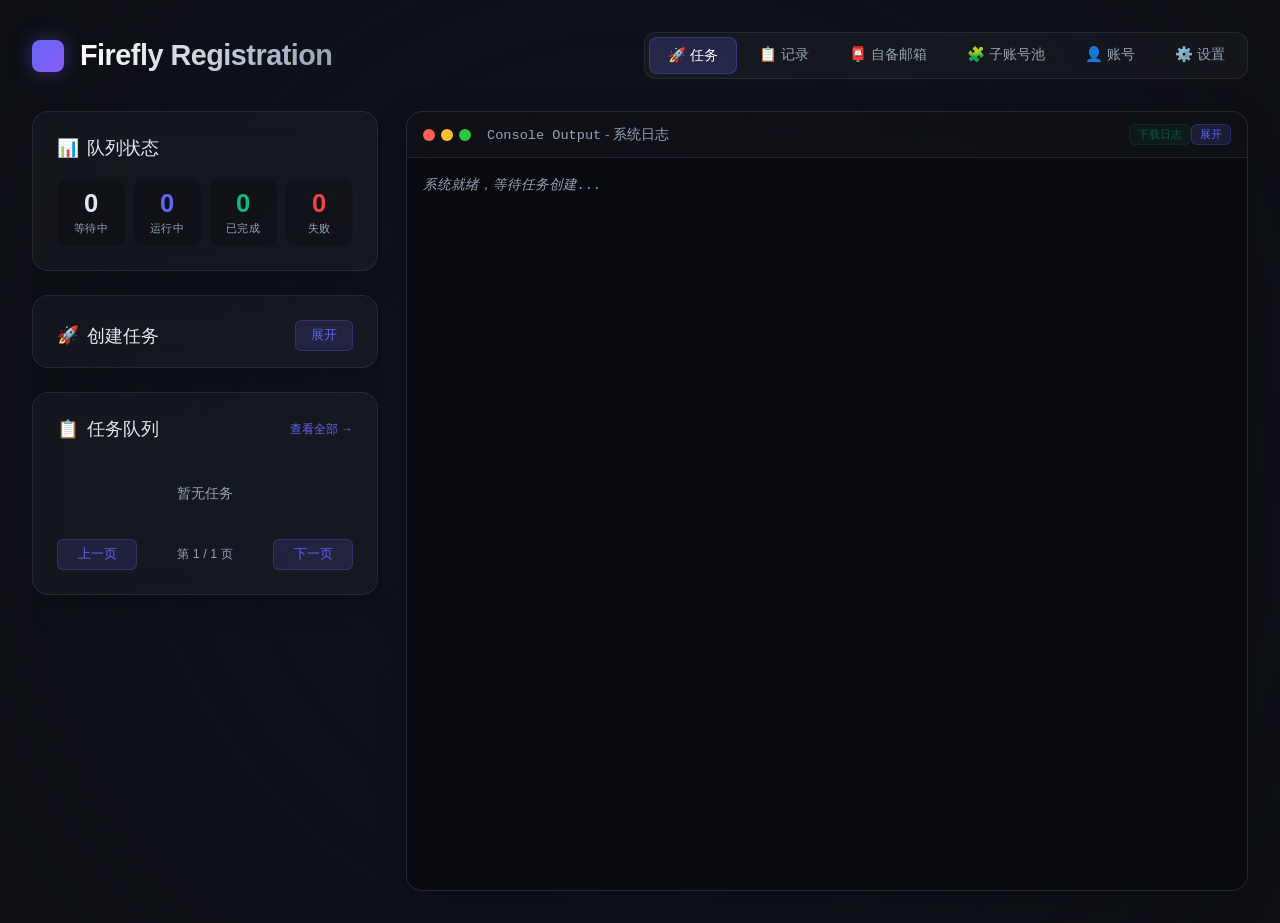
==== commit 581bcf7c: "Paginate task and account lists" ====
--- a/static/index.html
+++ b/static/index.html
@@ -53,8 +53,12 @@
                 </div>
 
                 <!-- New Task -->
-                <div class="card glass-card">
-                    <h2><span class="icon">🚀</span> 创建任务</h2>
+                <div class="card glass-card create-task-card collapsed" id="create-task-card">
+                    <h2 class="collapsible-card-title">
+                        <span><span class="icon">🚀</span> 创建任务</span>
+                        <button type="button" class="btn-sm primary collapse-toggle-btn" id="toggle-create-task-btn">展开</button>
+                    </h2>
+                    <div class="collapsible-card-body" id="create-task-body">
                     <div class="form-group">
                         <label>任务名称</label>
                         <input type="text" id="task_name" placeholder="例如：代理A批次 / 夜间跑号" maxlength="40">
@@ -117,13 +121,19 @@
                     </div>
                     <button class="btn action" id="start-task-btn">加入队列</button>
                     <div class="status-msg" id="task-status"></div>
+                    </div>
                 </div>
 
                 <!-- Quick Task List (minimal) -->
-                <div class="card glass-card" style="flex:1;min-height:0;">
+                <div class="card glass-card task-queue-card">
                     <h2><span class="icon">📋</span> 任务队列 <a href="/records.html" class="view-all">查看全部 →</a></h2>
-                    <div id="task-list" class="task-list" style="max-height:300px;">
+                    <div id="task-list" class="task-list">
                         <div class="empty-hint">暂无任务</div>
+                    </div>
+                    <div class="task-pagination" id="task-pagination">
+                        <button type="button" class="btn-sm primary" id="task-page-prev">上一页</button>
+                        <span id="task-page-info">第 1 / 1 页</span>
+                        <button type="button" class="btn-sm primary" id="task-page-next">下一页</button>
                     </div>
                 </div>
             </div>
--- a/static/style.css
+++ b/static/style.css
@@ -125,6 +125,7 @@
     gap: 1.5rem;
     overflow-y: auto;
     padding-right: 4px;
+    min-height: 0;
 }
 
 .right-col {
@@ -196,6 +197,7 @@
     justify-content: space-between;
     gap: 0.75rem;
     margin: 0.8rem 0 0.65rem;
+    flex-wrap: wrap;
 }
 
 .account-batch-select {
@@ -204,6 +206,21 @@
     color: var(--text-secondary);
     font-size: 0.78rem;
     cursor: pointer;
+}
+
+.account-batch-actions,
+.account-title-actions {
+    display: flex;
+    align-items: center;
+    gap: 0.45rem;
+    flex-wrap: wrap;
+    justify-content: flex-end;
+}
+
+.account-batch-check {
+    width: 15px;
+    height: 15px;
+    accent-color: var(--primary-color);
 }
 
 .account-pagination {
@@ -716,6 +733,41 @@
     display: flex;
     flex-direction: column;
     gap: 6px;
+}
+
+.records-pagination {
+    align-items: center;
+    border-top: 1px solid var(--card-border);
+    display: flex;
+    flex-wrap: wrap;
+    gap: 1rem;
+    justify-content: space-between;
+    margin-top: 1rem;
+    padding-top: 1rem;
+}
+
+.records-page-size,
+.records-page-controls {
+    align-items: center;
+    display: flex;
+    gap: 0.6rem;
+}
+
+.records-page-size span,
+.records-page-controls span {
+    color: var(--text-secondary);
+    font-size: 0.82rem;
+    white-space: nowrap;
+}
+
+.records-page-size select {
+    padding: 0.45rem 1.8rem 0.45rem 0.75rem;
+    width: 78px;
+}
+
+.records-page-controls .btn-sm {
+    justify-content: center;
+    min-width: 76px;
 }
 
 .record-item {
@@ -786,6 +838,37 @@
     display: flex;
     align-items: center;
     gap: 0.5rem;
+}
+
+.collapsible-card-title {
+    justify-content: space-between;
+    margin-bottom: 1rem;
+}
+
+.collapsible-card-title > span {
+    display: inline-flex;
+    align-items: center;
+    gap: 0.5rem;
+}
+
+.collapse-toggle-btn {
+    min-width: 58px;
+}
+
+.collapsible-card-body {
+    display: block;
+}
+
+.create-task-card.collapsed {
+    padding-bottom: 1rem;
+}
+
+.create-task-card.collapsed .collapsible-card-title {
+    margin-bottom: 0;
+}
+
+.create-task-card.collapsed .collapsible-card-body {
+    display: none;
 }
 
 .view-all {
@@ -951,12 +1034,41 @@
 }
 
 /* ─── Task List (Home mini) ─── */
+.task-queue-card {
+    flex: 0 0 auto;
+    min-height: 0;
+}
+
+.task-queue-card h2 {
+    align-items: center;
+}
+
 .task-list {
-    flex: 1;
-    overflow-y: auto;
+    flex: 0 0 auto;
+    overflow: visible;
     display: flex;
     flex-direction: column;
     gap: 8px;
+}
+
+.task-pagination {
+    display: grid;
+    grid-template-columns: 80px 1fr 80px;
+    align-items: center;
+    gap: 8px;
+    margin-top: 12px;
+}
+
+.task-pagination span {
+    color: var(--text-secondary);
+    font-size: 0.78rem;
+    text-align: center;
+    white-space: nowrap;
+}
+
+.task-pagination .btn-sm {
+    justify-content: center;
+    padding: 6px 8px;
 }
 
 .empty-hint {
@@ -968,13 +1080,15 @@
 
 .task-item {
     display: flex;
-    align-items: center;
+    align-items: stretch;
     justify-content: space-between;
+    gap: 10px;
     padding: 10px 14px;
     border-radius: 10px;
     background: rgba(0, 0, 0, 0.25);
     border: 1px solid rgba(255,255,255,0.05);
     transition: border-color 0.2s;
+    min-width: 0;
 }
 
 .task-item:hover { border-color: rgba(255,255,255,0.12); }
@@ -988,32 +1102,54 @@
     display: flex;
     flex-direction: column;
     gap: 2px;
+    min-width: 0;
+    flex: 1 1 auto;
 }
 
 .task-item .task-id,
 .record-main .task-id {
     font-size: 0.9rem;
     font-weight: 500;
+    overflow-wrap: anywhere;
+    line-height: 1.35;
 }
 
 .task-item .task-meta {
     font-size: 0.75rem;
     color: var(--text-secondary);
+    overflow-wrap: anywhere;
+    line-height: 1.35;
 }
 
 .task-item .task-right {
     display: flex;
-    align-items: center;
+    flex: 0 0 86px;
+    flex-direction: column;
+    align-items: center;
+    justify-content: center;
     gap: 8px;
 }
 
 .task-item .task-counts {
     font-size: 0.75rem;
     color: var(--text-secondary);
-    text-align: right;
+    text-align: center;
     display: flex;
     flex-direction: column;
     gap: 2px;
+}
+
+.task-actions {
+    display: grid;
+    grid-template-columns: 1fr;
+    gap: 6px;
+    width: 100%;
+}
+
+.task-actions .btn-sm {
+    width: 100%;
+    justify-content: center;
+    padding: 6px 8px;
 }
 
 .task-item .task-counts .ok { color: var(--success); font-weight: 600; }
@@ -1747,7 +1883,7 @@
 
 .child-pool-table {
     border-collapse: collapse;
-    min-width: 820px;
+    min-width: 900px;
     width: 100%;
 }
 
@@ -1765,6 +1901,54 @@
     font-weight: 700;
 }
 
+.child-pool-table .select-col {
+    padding-left: 8px;
+    padding-right: 8px;
+    text-align: center;
+    width: 34px;
+}
+
+.child-pool-table input[type="checkbox"] {
+    accent-color: var(--primary-color);
+    height: 16px;
+    width: 16px;
+}
+
+.child-pagination {
+    align-items: center;
+    border-top: 1px solid var(--card-border);
+    display: flex;
+    flex-wrap: wrap;
+    gap: 1rem;
+    justify-content: space-between;
+    margin-top: 1rem;
+    padding-top: 1rem;
+}
+
+.child-page-size,
+.child-page-controls {
+    align-items: center;
+    display: flex;
+    gap: 0.6rem;
+}
+
+.child-page-size span,
+.child-page-controls span {
+    color: var(--text-secondary);
+    font-size: 0.82rem;
+    white-space: nowrap;
+}
+
+.child-page-size select {
+    padding: 0.45rem 1.8rem 0.45rem 0.75rem;
+    width: 78px;
+}
+
+.child-page-controls .btn-sm {
+    justify-content: center;
+    min-width: 76px;
+}
+
 .child-pool-table td strong,
 .child-pool-table td span {
     display: block;
@@ -1777,6 +1961,11 @@
     margin-top: 4px;
 }
 
+.archived-account-label {
+    color: var(--danger);
+    font-weight: 800;
+}
+
 .credits-value {
     color: var(--success);
     font-weight: 800;
@@ -1791,6 +1980,12 @@
     color: var(--text-secondary);
     font-size: 0.78rem;
     overflow-wrap: anywhere;
+}
+
+.event-lines .pool-name {
+    color: var(--success);
+    font-size: 0.86rem;
+    font-weight: 800;
 }
 
 .badge.active {
